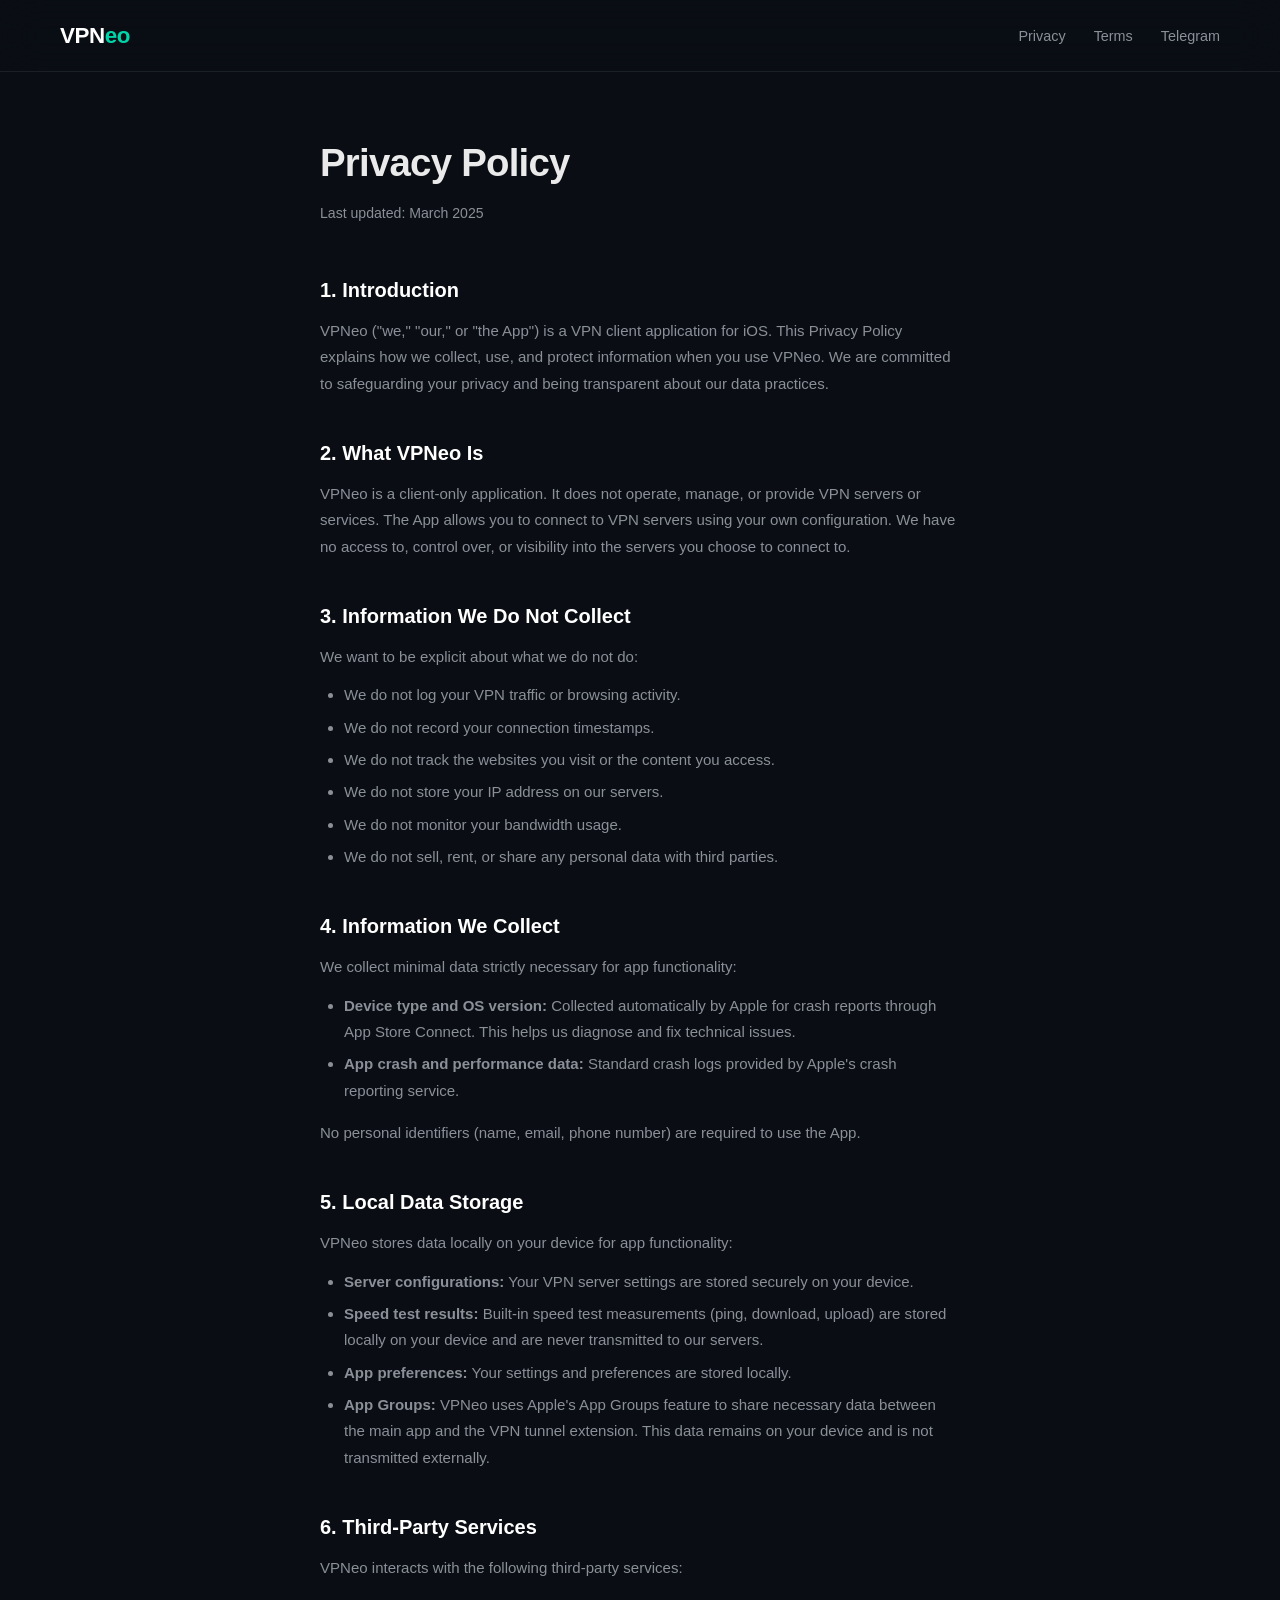
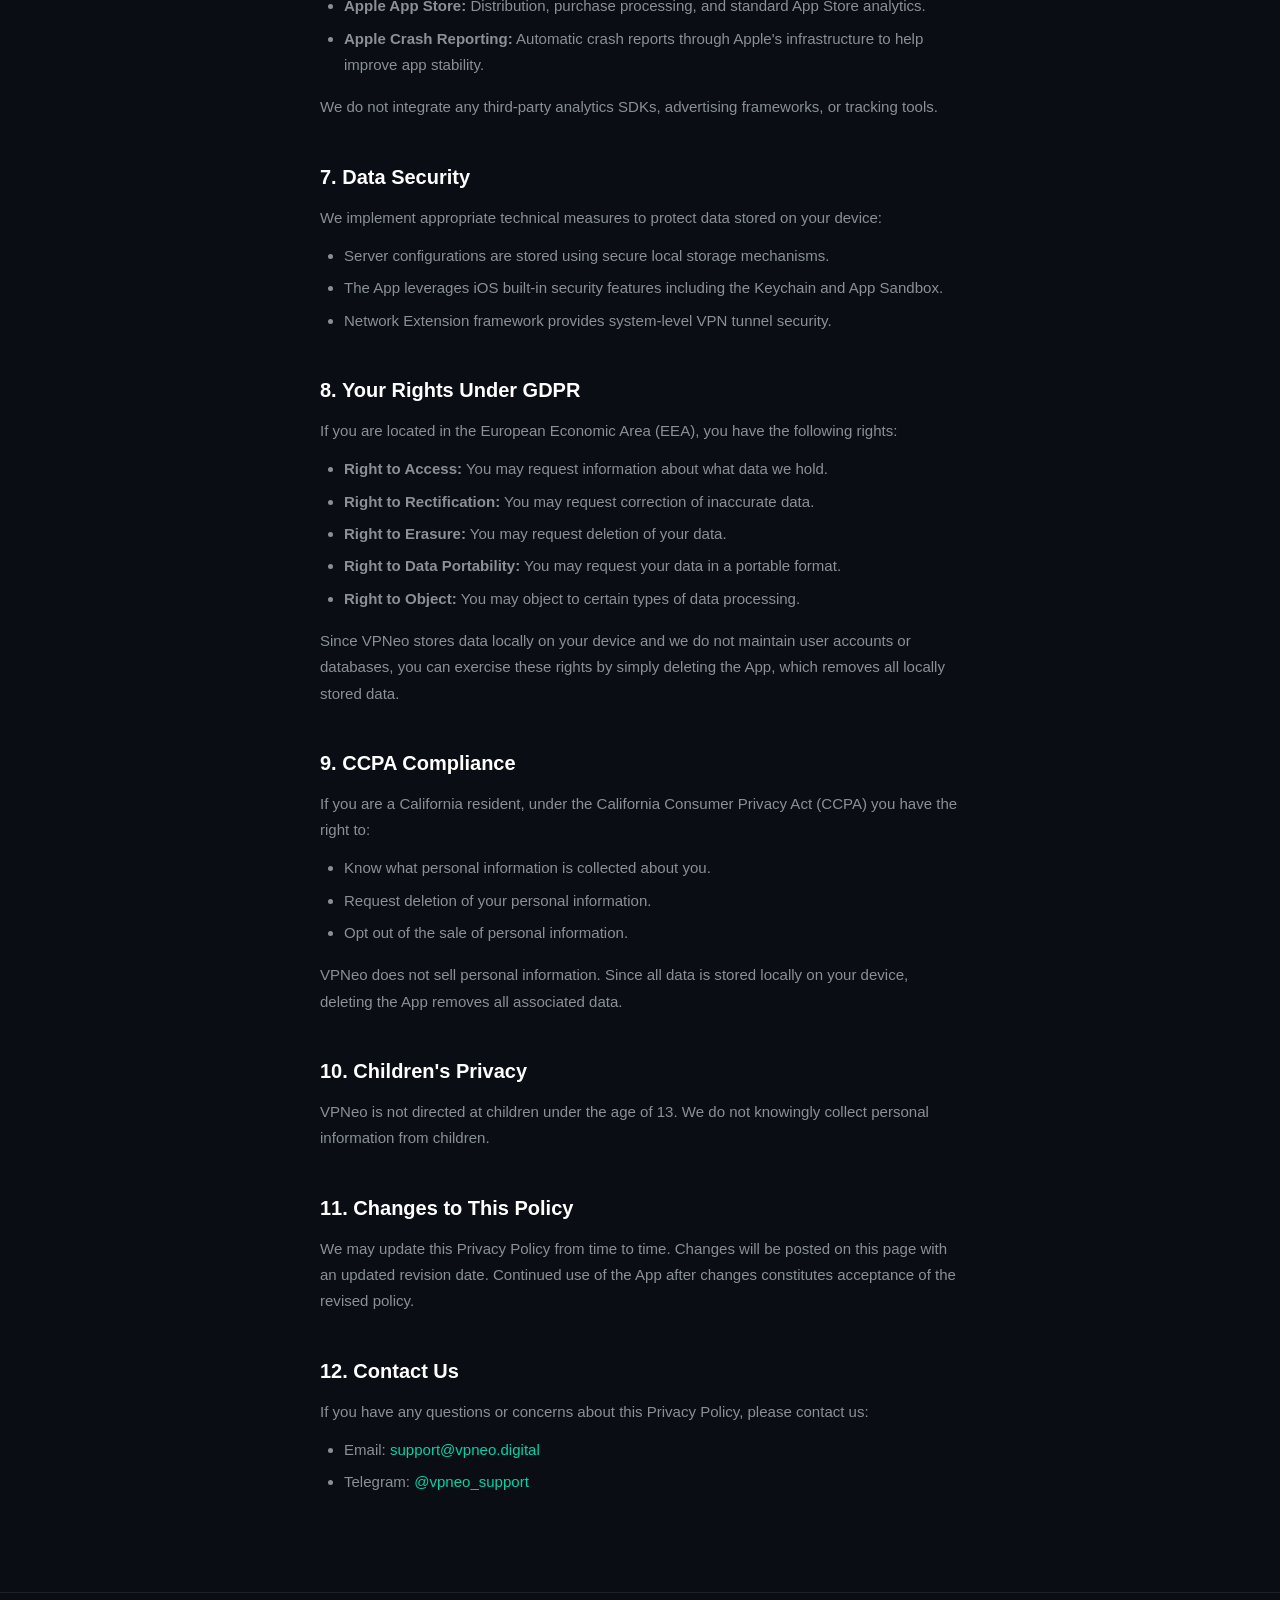
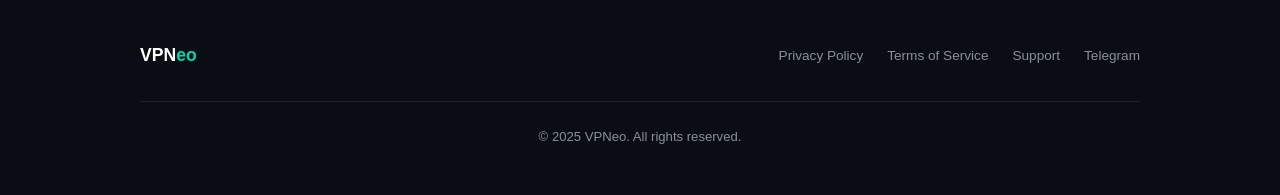
==== privacy.html @ 180879be "Initial commit" ====
<!DOCTYPE html>
<html lang="en">
<head>
  <meta charset="UTF-8">
  <meta name="viewport" content="width=device-width, initial-scale=1.0">
  <title>Privacy Policy — VPNeo</title>
  <meta name="description" content="VPNeo Privacy Policy. Learn how we handle your data and protect your privacy.">
  <meta property="og:title" content="Privacy Policy — VPNeo">
  <meta property="og:description" content="VPNeo Privacy Policy. Learn how we handle your data and protect your privacy.">
  <meta property="og:type" content="website">
  <link rel="icon" href="data:image/svg+xml,<svg xmlns='http://www.w3.org/2000/svg' viewBox='0 0 100 100'><text y='.9em' font-size='90'>🛡️</text></svg>">
  <link rel="stylesheet" href="styles.css">
</head>
<body>

  <!-- Navigation -->
  <nav class="nav">
    <a href="/" class="nav-logo">VPN<span>eo</span></a>
    <ul class="nav-links" id="navLinks">
      <li><a href="privacy.html">Privacy</a></li>
      <li><a href="terms.html">Terms</a></li>
      <li><a href="https://t.me/vpneo" target="_blank" rel="noopener">Telegram</a></li>
    </ul>
    <button class="nav-burger" id="navBurger" aria-label="Toggle menu">
      <span></span><span></span><span></span>
    </button>
  </nav>

  <!-- Content -->
  <section class="legal-page">
    <div class="container">
      <h1>Privacy Policy</h1>
      <p class="last-updated">Last updated: March 2025</p>

      <h2>1. Introduction</h2>
      <p>VPNeo ("we," "our," or "the App") is a VPN client application for iOS. This Privacy Policy explains how we collect, use, and protect information when you use VPNeo. We are committed to safeguarding your privacy and being transparent about our data practices.</p>

      <h2>2. What VPNeo Is</h2>
      <p>VPNeo is a client-only application. It does not operate, manage, or provide VPN servers or services. The App allows you to connect to VPN servers using your own configuration. We have no access to, control over, or visibility into the servers you choose to connect to.</p>

      <h2>3. Information We Do Not Collect</h2>
      <p>We want to be explicit about what we do not do:</p>
      <ul>
        <li>We do not log your VPN traffic or browsing activity.</li>
        <li>We do not record your connection timestamps.</li>
        <li>We do not track the websites you visit or the content you access.</li>
        <li>We do not store your IP address on our servers.</li>
        <li>We do not monitor your bandwidth usage.</li>
        <li>We do not sell, rent, or share any personal data with third parties.</li>
      </ul>

      <h2>4. Information We Collect</h2>
      <p>We collect minimal data strictly necessary for app functionality:</p>
      <ul>
        <li><strong>Device type and OS version:</strong> Collected automatically by Apple for crash reports through App Store Connect. This helps us diagnose and fix technical issues.</li>
        <li><strong>App crash and performance data:</strong> Standard crash logs provided by Apple's crash reporting service.</li>
      </ul>
      <p>No personal identifiers (name, email, phone number) are required to use the App.</p>

      <h2>5. Local Data Storage</h2>
      <p>VPNeo stores data locally on your device for app functionality:</p>
      <ul>
        <li><strong>Server configurations:</strong> Your VPN server settings are stored securely on your device.</li>
        <li><strong>Speed test results:</strong> Built-in speed test measurements (ping, download, upload) are stored locally on your device and are never transmitted to our servers.</li>
        <li><strong>App preferences:</strong> Your settings and preferences are stored locally.</li>
        <li><strong>App Groups:</strong> VPNeo uses Apple's App Groups feature to share necessary data between the main app and the VPN tunnel extension. This data remains on your device and is not transmitted externally.</li>
      </ul>

      <h2>6. Third-Party Services</h2>
      <p>VPNeo interacts with the following third-party services:</p>
      <ul>
        <li><strong>Apple App Store:</strong> Distribution, purchase processing, and standard App Store analytics.</li>
        <li><strong>Apple Crash Reporting:</strong> Automatic crash reports through Apple's infrastructure to help improve app stability.</li>
      </ul>
      <p>We do not integrate any third-party analytics SDKs, advertising frameworks, or tracking tools.</p>

      <h2>7. Data Security</h2>
      <p>We implement appropriate technical measures to protect data stored on your device:</p>
      <ul>
        <li>Server configurations are stored using secure local storage mechanisms.</li>
        <li>The App leverages iOS built-in security features including the Keychain and App Sandbox.</li>
        <li>Network Extension framework provides system-level VPN tunnel security.</li>
      </ul>

      <h2>8. Your Rights Under GDPR</h2>
      <p>If you are located in the European Economic Area (EEA), you have the following rights:</p>
      <ul>
        <li><strong>Right to Access:</strong> You may request information about what data we hold.</li>
        <li><strong>Right to Rectification:</strong> You may request correction of inaccurate data.</li>
        <li><strong>Right to Erasure:</strong> You may request deletion of your data.</li>
        <li><strong>Right to Data Portability:</strong> You may request your data in a portable format.</li>
        <li><strong>Right to Object:</strong> You may object to certain types of data processing.</li>
      </ul>
      <p>Since VPNeo stores data locally on your device and we do not maintain user accounts or databases, you can exercise these rights by simply deleting the App, which removes all locally stored data.</p>

      <h2>9. CCPA Compliance</h2>
      <p>If you are a California resident, under the California Consumer Privacy Act (CCPA) you have the right to:</p>
      <ul>
        <li>Know what personal information is collected about you.</li>
        <li>Request deletion of your personal information.</li>
        <li>Opt out of the sale of personal information.</li>
      </ul>
      <p>VPNeo does not sell personal information. Since all data is stored locally on your device, deleting the App removes all associated data.</p>

      <h2>10. Children's Privacy</h2>
      <p>VPNeo is not directed at children under the age of 13. We do not knowingly collect personal information from children.</p>

      <h2>11. Changes to This Policy</h2>
      <p>We may update this Privacy Policy from time to time. Changes will be posted on this page with an updated revision date. Continued use of the App after changes constitutes acceptance of the revised policy.</p>

      <h2>12. Contact Us</h2>
      <p>If you have any questions or concerns about this Privacy Policy, please contact us:</p>
      <ul>
        <li>Email: <a href="mailto:support@vpneo.digital">support@vpneo.digital</a></li>
        <li>Telegram: <a href="https://t.me/vpneo_support" target="_blank" rel="noopener">@vpneo_support</a></li>
      </ul>
    </div>
  </section>

  <!-- Footer -->
  <footer class="footer">
    <div class="container">
      <div class="footer-inner">
        <div class="footer-brand">VPN<span>eo</span></div>
        <ul class="footer-links">
          <li><a href="privacy.html">Privacy Policy</a></li>
          <li><a href="terms.html">Terms of Service</a></li>
          <li><a href="https://t.me/vpneo_support" target="_blank" rel="noopener">Support</a></li>
          <li><a href="https://t.me/vpneo" target="_blank" rel="noopener">Telegram</a></li>
        </ul>
      </div>
      <div class="footer-copy">
        &copy; 2025 VPNeo. All rights reserved.
      </div>
    </div>
  </footer>

  <script>
    const burger = document.getElementById('navBurger');
    const links = document.getElementById('navLinks');
    burger.addEventListener('click', () => {
      burger.classList.toggle('active');
      links.classList.toggle('open');
    });
  </script>

</body>
</html>
---- styles.css ----
/* ===== Reset & Base ===== */
*, *::before, *::after {
  margin: 0;
  padding: 0;
  box-sizing: border-box;
}

:root {
  --bg: #0A0E14;
  --bg-card: rgba(255, 255, 255, 0.05);
  --accent: #00D4AA;
  --accent-glow: rgba(0, 212, 170, 0.15);
  --secondary: #6C63FF;
  --secondary-glow: rgba(108, 99, 255, 0.15);
  --text: #EAEAEA;
  --text-muted: #8A8F98;
  --border: rgba(255, 255, 255, 0.08);
  --radius: 16px;
  --radius-sm: 10px;
  --nav-height: 72px;
}

html {
  scroll-behavior: smooth;
  -webkit-text-size-adjust: 100%;
}

body {
  font-family: -apple-system, BlinkMacSystemFont, 'SF Pro Display', 'Segoe UI', Roboto, Helvetica, Arial, sans-serif;
  background: var(--bg);
  color: var(--text);
  line-height: 1.6;
  overflow-x: hidden;
  -webkit-font-smoothing: antialiased;
  -moz-osx-font-smoothing: grayscale;
}

a {
  color: var(--accent);
  text-decoration: none;
  transition: color 0.2s;
}

a:hover {
  color: #33e0be;
}

img {
  max-width: 100%;
  display: block;
}

/* ===== Navigation ===== */
.nav {
  position: fixed;
  top: 0;
  left: 0;
  right: 0;
  z-index: 1000;
  height: var(--nav-height);
  display: flex;
  align-items: center;
  justify-content: space-between;
  padding: 0 clamp(20px, 5vw, 60px);
  background: rgba(10, 14, 20, 0.8);
  backdrop-filter: blur(20px);
  -webkit-backdrop-filter: blur(20px);
  border-bottom: 1px solid var(--border);
  transition: background 0.3s;
}

.nav-logo {
  font-size: 1.4rem;
  font-weight: 700;
  letter-spacing: -0.02em;
  color: #fff;
}

.nav-logo span {
  color: var(--accent);
}

.nav-links {
  display: flex;
  align-items: center;
  gap: 28px;
  list-style: none;
}

.nav-links a {
  color: var(--text-muted);
  font-size: 0.9rem;
  font-weight: 500;
  transition: color 0.2s;
}

.nav-links a:hover {
  color: #fff;
}

.nav-burger {
  display: none;
  flex-direction: column;
  gap: 5px;
  background: none;
  border: none;
  cursor: pointer;
  padding: 4px;
}

.nav-burger span {
  display: block;
  width: 22px;
  height: 2px;
  background: var(--text);
  border-radius: 2px;
  transition: transform 0.3s, opacity 0.3s;
}

/* ===== Layout ===== */
.container {
  max-width: 1120px;
  margin: 0 auto;
  padding: 0 clamp(20px, 5vw, 60px);
}

section {
  padding: 100px 0;
}

.section-label {
  display: inline-block;
  font-size: 0.8rem;
  font-weight: 600;
  text-transform: uppercase;
  letter-spacing: 0.12em;
  color: var(--accent);
  margin-bottom: 12px;
}

.section-title {
  font-size: clamp(1.8rem, 4vw, 2.6rem);
  font-weight: 700;
  letter-spacing: -0.02em;
  line-height: 1.2;
  margin-bottom: 20px;
}

.section-subtitle {
  font-size: 1.05rem;
  color: var(--text-muted);
  max-width: 560px;
  line-height: 1.7;
}

/* ===== Hero ===== */
.hero {
  position: relative;
  min-height: 100vh;
  display: flex;
  align-items: center;
  justify-content: center;
  text-align: center;
  padding-top: var(--nav-height);
  overflow: hidden;
}

.hero-bg {
  position: absolute;
  inset: 0;
  z-index: 0;
  background:
    radial-gradient(ellipse 60% 50% at 50% 0%, rgba(0, 212, 170, 0.08) 0%, transparent 70%),
    radial-gradient(ellipse 50% 40% at 30% 60%, rgba(108, 99, 255, 0.06) 0%, transparent 60%);
  animation: heroPulse 8s ease-in-out infinite alternate;
}

@keyframes heroPulse {
  0% {
    opacity: 0.7;
    transform: scale(1);
  }
  100% {
    opacity: 1;
    transform: scale(1.05);
  }
}

.hero-content {
  position: relative;
  z-index: 1;
  max-width: 680px;
  padding: 0 20px;
}

.hero-badge {
  display: inline-flex;
  align-items: center;
  gap: 8px;
  background: var(--bg-card);
  border: 1px solid var(--border);
  border-radius: 100px;
  padding: 6px 18px;
  font-size: 0.82rem;
  color: var(--text-muted);
  margin-bottom: 32px;
  backdrop-filter: blur(10px);
}

.hero-badge .dot {
  width: 6px;
  height: 6px;
  border-radius: 50%;
  background: var(--accent);
  box-shadow: 0 0 8px var(--accent);
}

.hero h1 {
  font-size: clamp(3rem, 8vw, 5rem);
  font-weight: 800;
  letter-spacing: -0.04em;
  line-height: 1.05;
  margin-bottom: 20px;
}

.hero h1 .accent {
  background: linear-gradient(135deg, var(--accent), var(--secondary));
  -webkit-background-clip: text;
  -webkit-text-fill-color: transparent;
  background-clip: text;
}

.hero-tagline {
  font-size: clamp(1.1rem, 2.5vw, 1.35rem);
  font-weight: 500;
  color: #ccc;
  margin-bottom: 12px;
}

.hero-sub {
  font-size: 1rem;
  color: var(--text-muted);
  margin-bottom: 40px;
  line-height: 1.7;
}

.hero-buttons {
  display: flex;
  align-items: center;
  justify-content: center;
  gap: 16px;
  flex-wrap: wrap;
}

/* ===== Buttons ===== */
.btn {
  display: inline-flex;
  align-items: center;
  gap: 10px;
  padding: 14px 28px;
  border-radius: 12px;
  font-size: 0.95rem;
  font-weight: 600;
  border: none;
  cursor: pointer;
  transition: transform 0.2s, box-shadow 0.2s, background 0.2s;
}

.btn:hover {
  transform: translateY(-2px);
}

.btn:active {
  transform: translateY(0);
}

.btn-primary {
  background: #fff;
  color: #000;
  box-shadow: 0 4px 24px rgba(255, 255, 255, 0.1);
}

.btn-primary:hover {
  background: #f0f0f0;
  color: #000;
  box-shadow: 0 6px 32px rgba(255, 255, 255, 0.15);
}

.btn-primary svg {
  width: 20px;
  height: 20px;
}

.btn-secondary {
  background: var(--bg-card);
  color: #fff;
  border: 1px solid var(--border);
  backdrop-filter: blur(10px);
}

.btn-secondary:hover {
  background: rgba(255, 255, 255, 0.1);
  color: #fff;
  box-shadow: 0 4px 20px rgba(0, 0, 0, 0.3);
}

/* ===== Features ===== */
.features {
  background: linear-gradient(180deg, transparent, rgba(0, 212, 170, 0.02), transparent);
}

.features-header {
  text-align: center;
  margin-bottom: 60px;
}

.features-header .section-subtitle {
  margin: 0 auto;
}

.features-grid {
  display: grid;
  grid-template-columns: repeat(2, 1fr);
  gap: 20px;
}

.feature-card {
  background: var(--bg-card);
  border: 1px solid var(--border);
  border-radius: var(--radius);
  padding: 36px 32px;
  backdrop-filter: blur(10px);
  transition: transform 0.3s, border-color 0.3s, box-shadow 0.3s;
}

.feature-card:hover {
  transform: translateY(-4px);
  border-color: rgba(0, 212, 170, 0.2);
  box-shadow: 0 12px 40px rgba(0, 0, 0, 0.3);
}

.feature-icon {
  width: 48px;
  height: 48px;
  border-radius: 12px;
  display: flex;
  align-items: center;
  justify-content: center;
  margin-bottom: 20px;
  font-size: 1.3rem;
}

.feature-icon.icon-xray {
  background: var(--accent-glow);
  color: var(--accent);
}

.feature-icon.icon-balance {
  background: var(--secondary-glow);
  color: var(--secondary);
}

.feature-icon.icon-speed {
  background: rgba(255, 184, 0, 0.12);
  color: #FFB800;
}

.feature-icon.icon-dns {
  background: rgba(255, 92, 92, 0.12);
  color: #FF5C5C;
}

.feature-card h3 {
  font-size: 1.15rem;
  font-weight: 600;
  margin-bottom: 10px;
  letter-spacing: -0.01em;
}

.feature-card p {
  font-size: 0.92rem;
  color: var(--text-muted);
  line-height: 1.65;
}

/* ===== How It Works ===== */
.how-it-works {
  text-align: center;
}

.how-header {
  margin-bottom: 60px;
}

.how-header .section-subtitle {
  margin: 0 auto;
}

.steps {
  display: grid;
  grid-template-columns: repeat(3, 1fr);
  gap: 32px;
  position: relative;
}

.steps::before {
  content: '';
  position: absolute;
  top: 40px;
  left: 20%;
  right: 20%;
  height: 1px;
  background: linear-gradient(90deg, transparent, var(--border), var(--border), transparent);
}

.step {
  position: relative;
}

.step-number {
  width: 56px;
  height: 56px;
  border-radius: 50%;
  display: flex;
  align-items: center;
  justify-content: center;
  font-size: 1.1rem;
  font-weight: 700;
  margin: 0 auto 24px;
  position: relative;
  z-index: 1;
}

.step:nth-child(1) .step-number {
  background: var(--accent-glow);
  color: var(--accent);
  border: 1px solid rgba(0, 212, 170, 0.2);
}

.step:nth-child(2) .step-number {
  background: var(--secondary-glow);
  color: var(--secondary);
  border: 1px solid rgba(108, 99, 255, 0.2);
}

.step:nth-child(3) .step-number {
  background: rgba(255, 184, 0, 0.12);
  color: #FFB800;
  border: 1px solid rgba(255, 184, 0, 0.2);
}

.step h3 {
  font-size: 1.1rem;
  font-weight: 600;
  margin-bottom: 8px;
}

.step p {
  font-size: 0.9rem;
  color: var(--text-muted);
  line-height: 1.6;
  max-width: 260px;
  margin: 0 auto;
}

/* ===== Disclaimer ===== */
.disclaimer {
  padding: 60px 0;
}

.disclaimer-box {
  background: var(--bg-card);
  border: 1px solid var(--border);
  border-radius: var(--radius);
  padding: 32px 40px;
  text-align: center;
  backdrop-filter: blur(10px);
}

.disclaimer-box h3 {
  font-size: 1rem;
  font-weight: 600;
  margin-bottom: 10px;
  color: var(--text-muted);
  text-transform: uppercase;
  letter-spacing: 0.08em;
}

.disclaimer-box p {
  font-size: 0.92rem;
  color: var(--text-muted);
  line-height: 1.7;
  max-width: 640px;
  margin: 0 auto;
}

/* ===== Footer ===== */
.footer {
  border-top: 1px solid var(--border);
  padding: 48px 0;
}

.footer-inner {
  display: flex;
  align-items: center;
  justify-content: space-between;
  flex-wrap: wrap;
  gap: 20px;
}

.footer-brand {
  font-size: 1.1rem;
  font-weight: 700;
  color: #fff;
}

.footer-brand span {
  color: var(--accent);
}

.footer-links {
  display: flex;
  align-items: center;
  gap: 24px;
  list-style: none;
}

.footer-links a {
  color: var(--text-muted);
  font-size: 0.85rem;
  transition: color 0.2s;
}

.footer-links a:hover {
  color: #fff;
}

.footer-copy {
  width: 100%;
  text-align: center;
  margin-top: 32px;
  padding-top: 24px;
  border-top: 1px solid var(--border);
  font-size: 0.82rem;
  color: var(--text-muted);
}

/* ===== Legal Pages ===== */
.legal-page {
  padding-top: calc(var(--nav-height) + 60px);
  padding-bottom: 80px;
  min-height: 100vh;
}

.legal-page .container {
  max-width: 760px;
}

.legal-page h1 {
  font-size: clamp(1.8rem, 4vw, 2.4rem);
  font-weight: 700;
  margin-bottom: 8px;
  letter-spacing: -0.02em;
}

.legal-page .last-updated {
  color: var(--text-muted);
  font-size: 0.88rem;
  margin-bottom: 48px;
}

.legal-page h2 {
  font-size: 1.25rem;
  font-weight: 600;
  margin-top: 40px;
  margin-bottom: 12px;
  color: #fff;
}

.legal-page p,
.legal-page li {
  font-size: 0.94rem;
  color: var(--text-muted);
  line-height: 1.75;
  margin-bottom: 12px;
}

.legal-page ul {
  padding-left: 24px;
  margin-bottom: 16px;
}

.legal-page li {
  margin-bottom: 6px;
}

.legal-page a {
  color: var(--accent);
}

/* ===== Animations ===== */
.fade-in {
  opacity: 0;
  transform: translateY(24px);
  transition: opacity 0.7s ease, transform 0.7s ease;
}

.fade-in.visible {
  opacity: 1;
  transform: translateY(0);
}

.fade-in-delay-1 { transition-delay: 0.1s; }
.fade-in-delay-2 { transition-delay: 0.2s; }
.fade-in-delay-3 { transition-delay: 0.3s; }
.fade-in-delay-4 { transition-delay: 0.4s; }

/* ===== Responsive ===== */
@media (max-width: 768px) {
  .nav-links {
    position: fixed;
    top: var(--nav-height);
    left: 0;
    right: 0;
    background: rgba(10, 14, 20, 0.95);
    backdrop-filter: blur(20px);
    -webkit-backdrop-filter: blur(20px);
    flex-direction: column;
    padding: 24px;
    gap: 20px;
    border-bottom: 1px solid var(--border);
    transform: translateY(-100%);
    opacity: 0;
    pointer-events: none;
    transition: transform 0.3s, opacity 0.3s;
  }

  .nav-links.open {
    transform: translateY(0);
    opacity: 1;
    pointer-events: all;
  }

  .nav-burger {
    display: flex;
  }

  .nav-burger.active span:nth-child(1) {
    transform: rotate(45deg) translate(5px, 5px);
  }

  .nav-burger.active span:nth-child(2) {
    opacity: 0;
  }

  .nav-burger.active span:nth-child(3) {
    transform: rotate(-45deg) translate(5px, -5px);
  }

  .features-grid {
    grid-template-columns: 1fr;
  }

  .steps {
    grid-template-columns: 1fr;
    gap: 40px;
  }

  .steps::before {
    display: none;
  }

  .hero h1 {
    font-size: clamp(2.4rem, 10vw, 3.5rem);
  }

  .hero-buttons {
    flex-direction: column;
  }

  .hero-buttons .btn {
    width: 100%;
    justify-content: center;
  }

  .footer-inner {
    flex-direction: column;
    text-align: center;
  }

  .footer-links {
    flex-wrap: wrap;
    justify-content: center;
  }

  .disclaimer-box {
    padding: 24px 20px;
  }

  section {
    padding: 70px 0;
  }
}

@media (max-width: 480px) {
  .feature-card {
    padding: 28px 22px;
  }
}
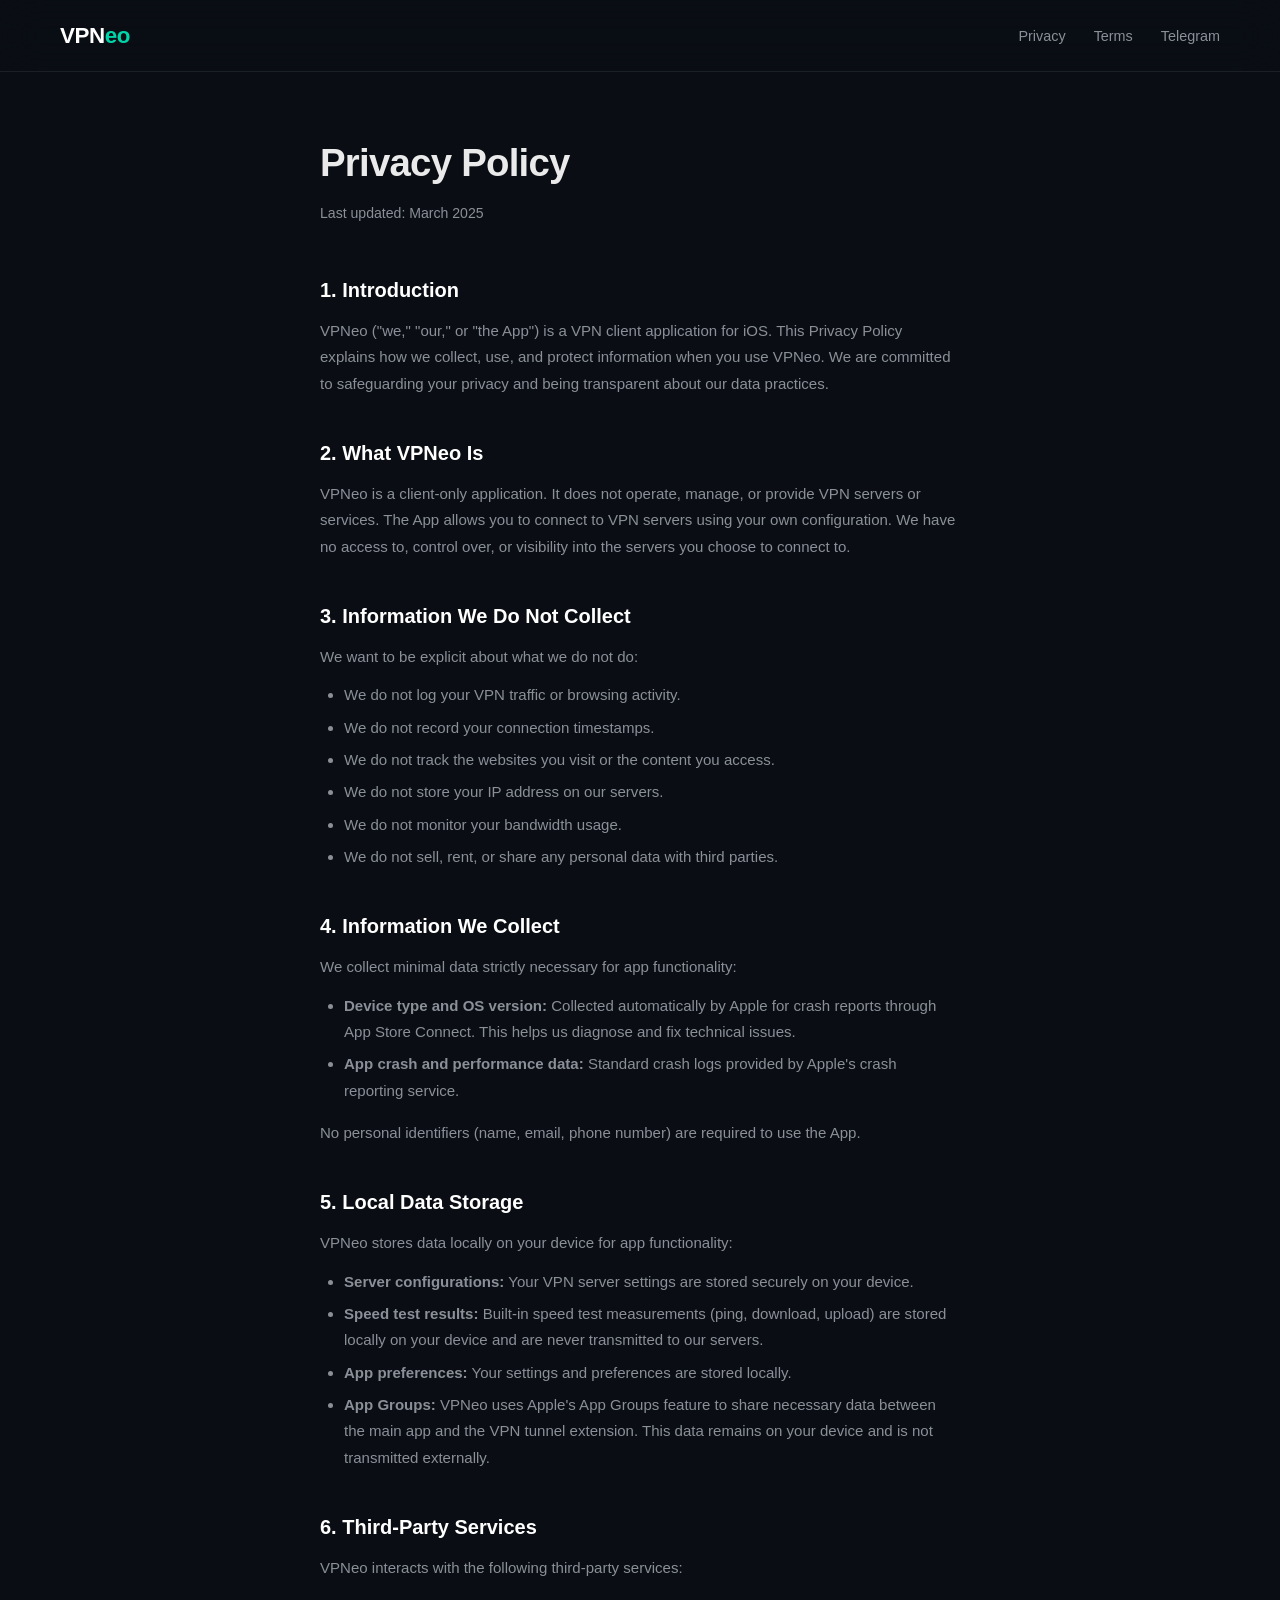
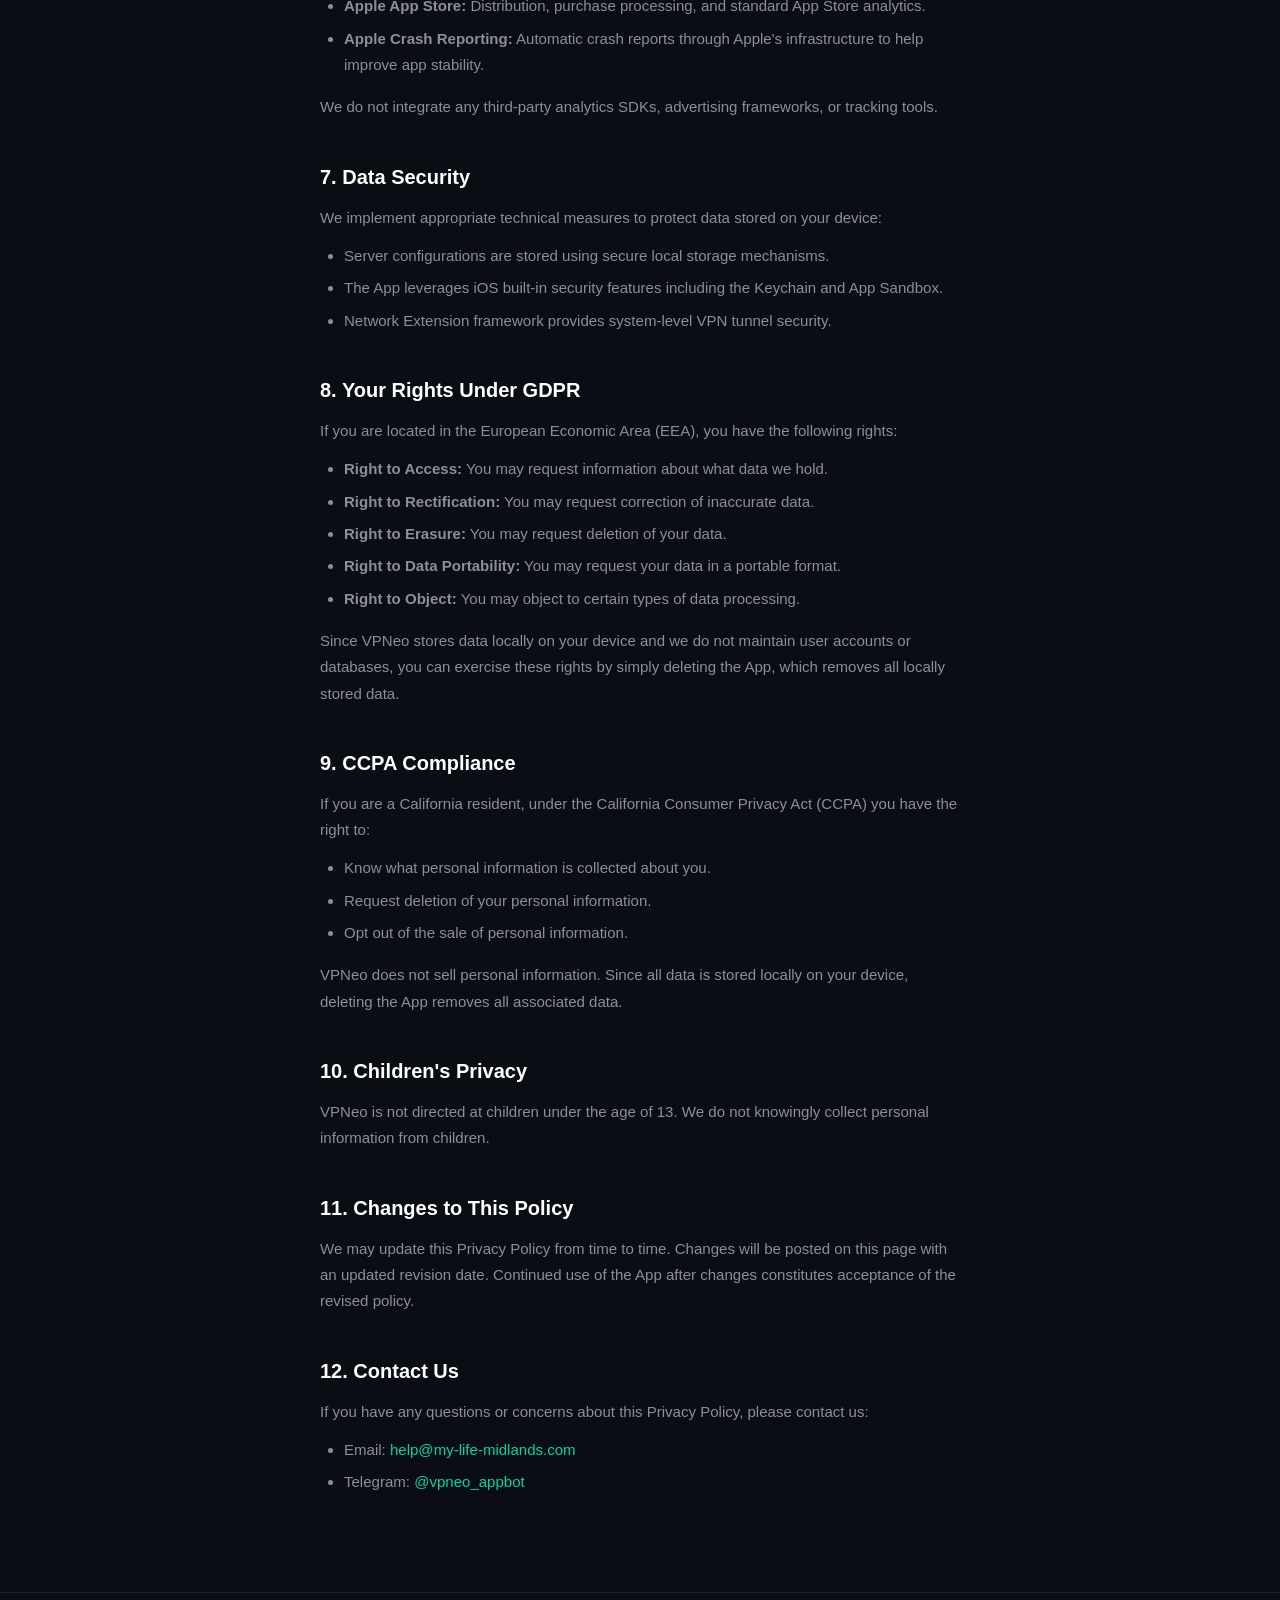
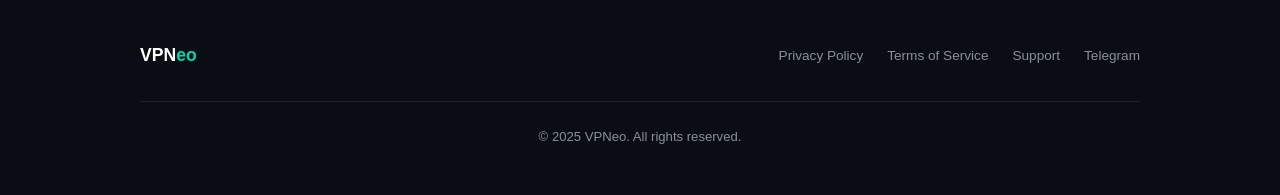
==== commit 1c975680: "Update contact info: email and Telegram support link" ====
--- a/privacy.html
+++ b/privacy.html
@@ -19,7 +19,7 @@
     <ul class="nav-links" id="navLinks">
       <li><a href="privacy.html">Privacy</a></li>
       <li><a href="terms.html">Terms</a></li>
-      <li><a href="https://t.me/vpneo" target="_blank" rel="noopener">Telegram</a></li>
+      <li><a href="https://t.me/vpneo_appbot" target="_blank" rel="noopener">Telegram</a></li>
     </ul>
     <button class="nav-burger" id="navBurger" aria-label="Toggle menu">
       <span></span><span></span><span></span>
@@ -111,8 +111,8 @@
       <h2>12. Contact Us</h2>
       <p>If you have any questions or concerns about this Privacy Policy, please contact us:</p>
       <ul>
-        <li>Email: <a href="mailto:support@vpneo.digital">support@vpneo.digital</a></li>
-        <li>Telegram: <a href="https://t.me/vpneo_support" target="_blank" rel="noopener">@vpneo_support</a></li>
+        <li>Email: <a href="mailto:help@my-life-midlands.com">help@my-life-midlands.com</a></li>
+        <li>Telegram: <a href="https://t.me/vpneo_appbot" target="_blank" rel="noopener">@vpneo_appbot</a></li>
       </ul>
     </div>
   </section>
@@ -125,8 +125,8 @@
         <ul class="footer-links">
           <li><a href="privacy.html">Privacy Policy</a></li>
           <li><a href="terms.html">Terms of Service</a></li>
-          <li><a href="https://t.me/vpneo_support" target="_blank" rel="noopener">Support</a></li>
-          <li><a href="https://t.me/vpneo" target="_blank" rel="noopener">Telegram</a></li>
+          <li><a href="https://t.me/vpneo_appbot" target="_blank" rel="noopener">Support</a></li>
+          <li><a href="https://t.me/vpneo_appbot" target="_blank" rel="noopener">Telegram</a></li>
         </ul>
       </div>
       <div class="footer-copy">
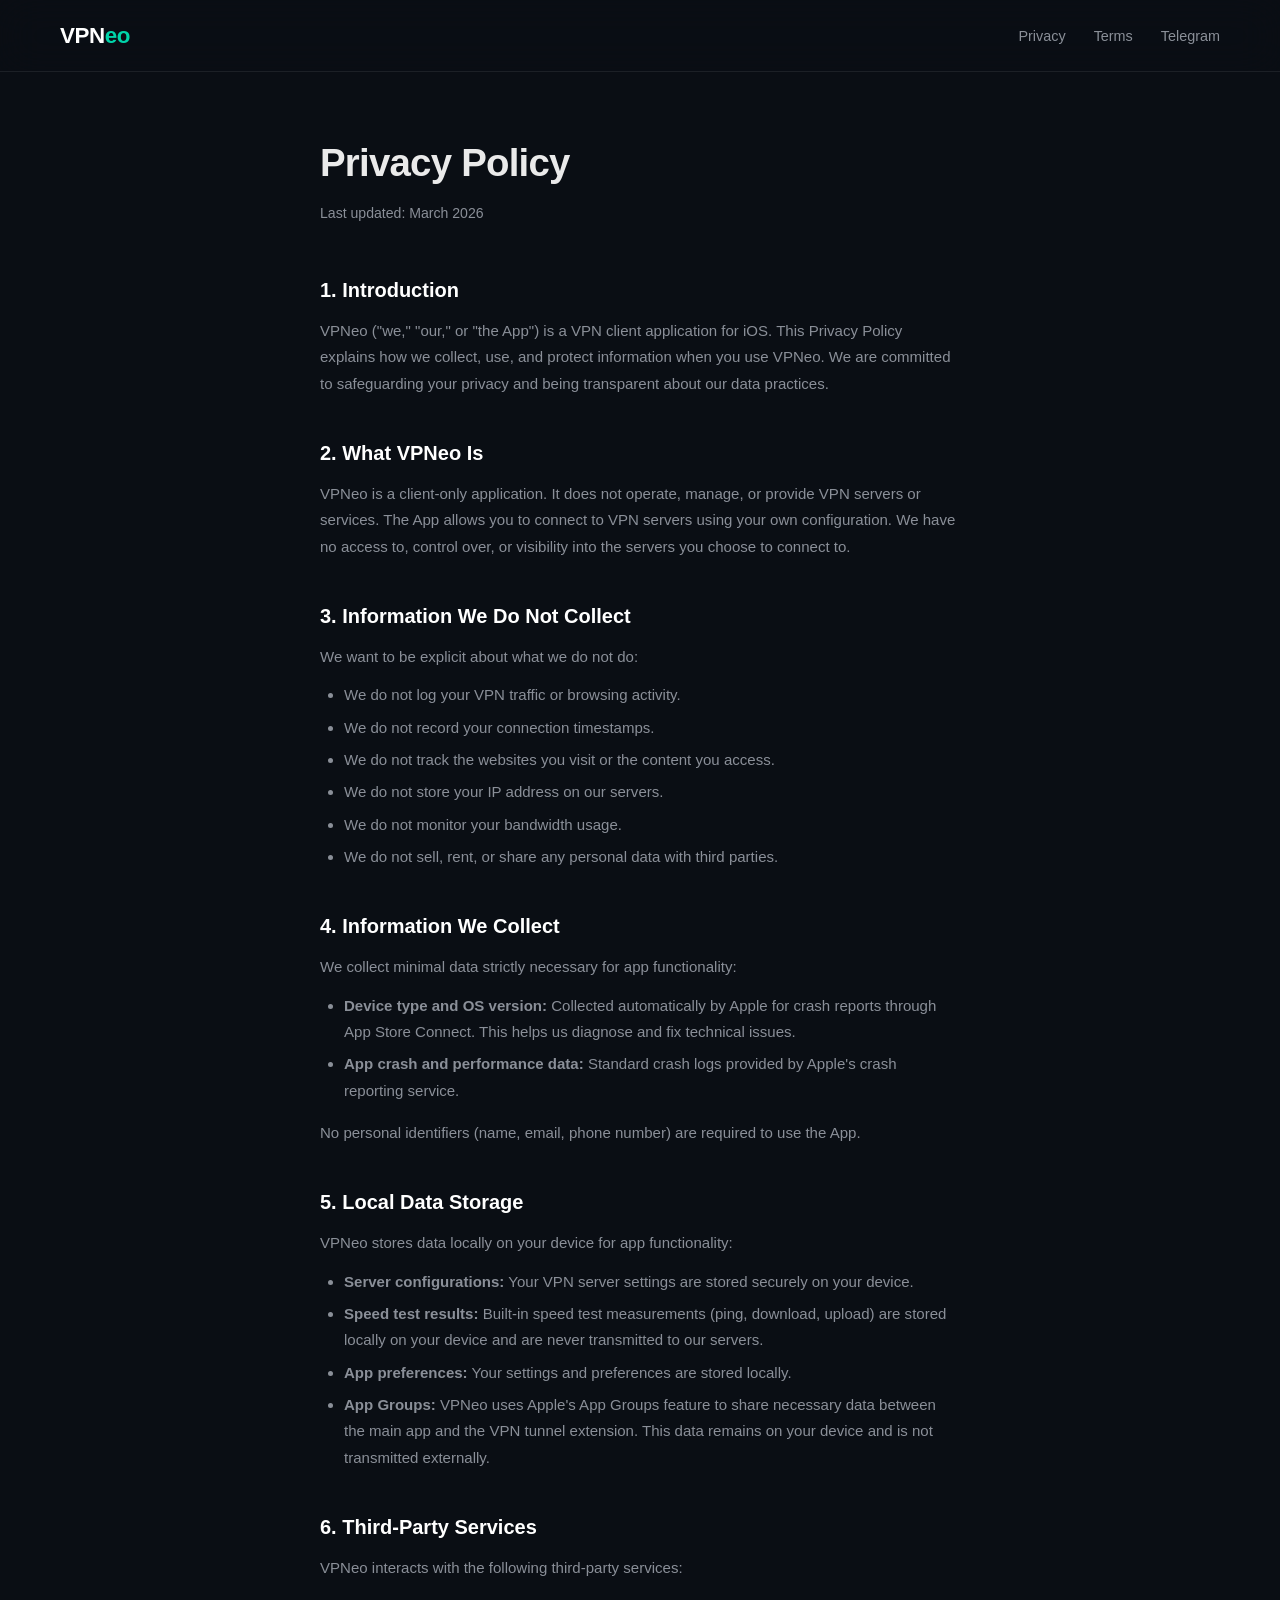
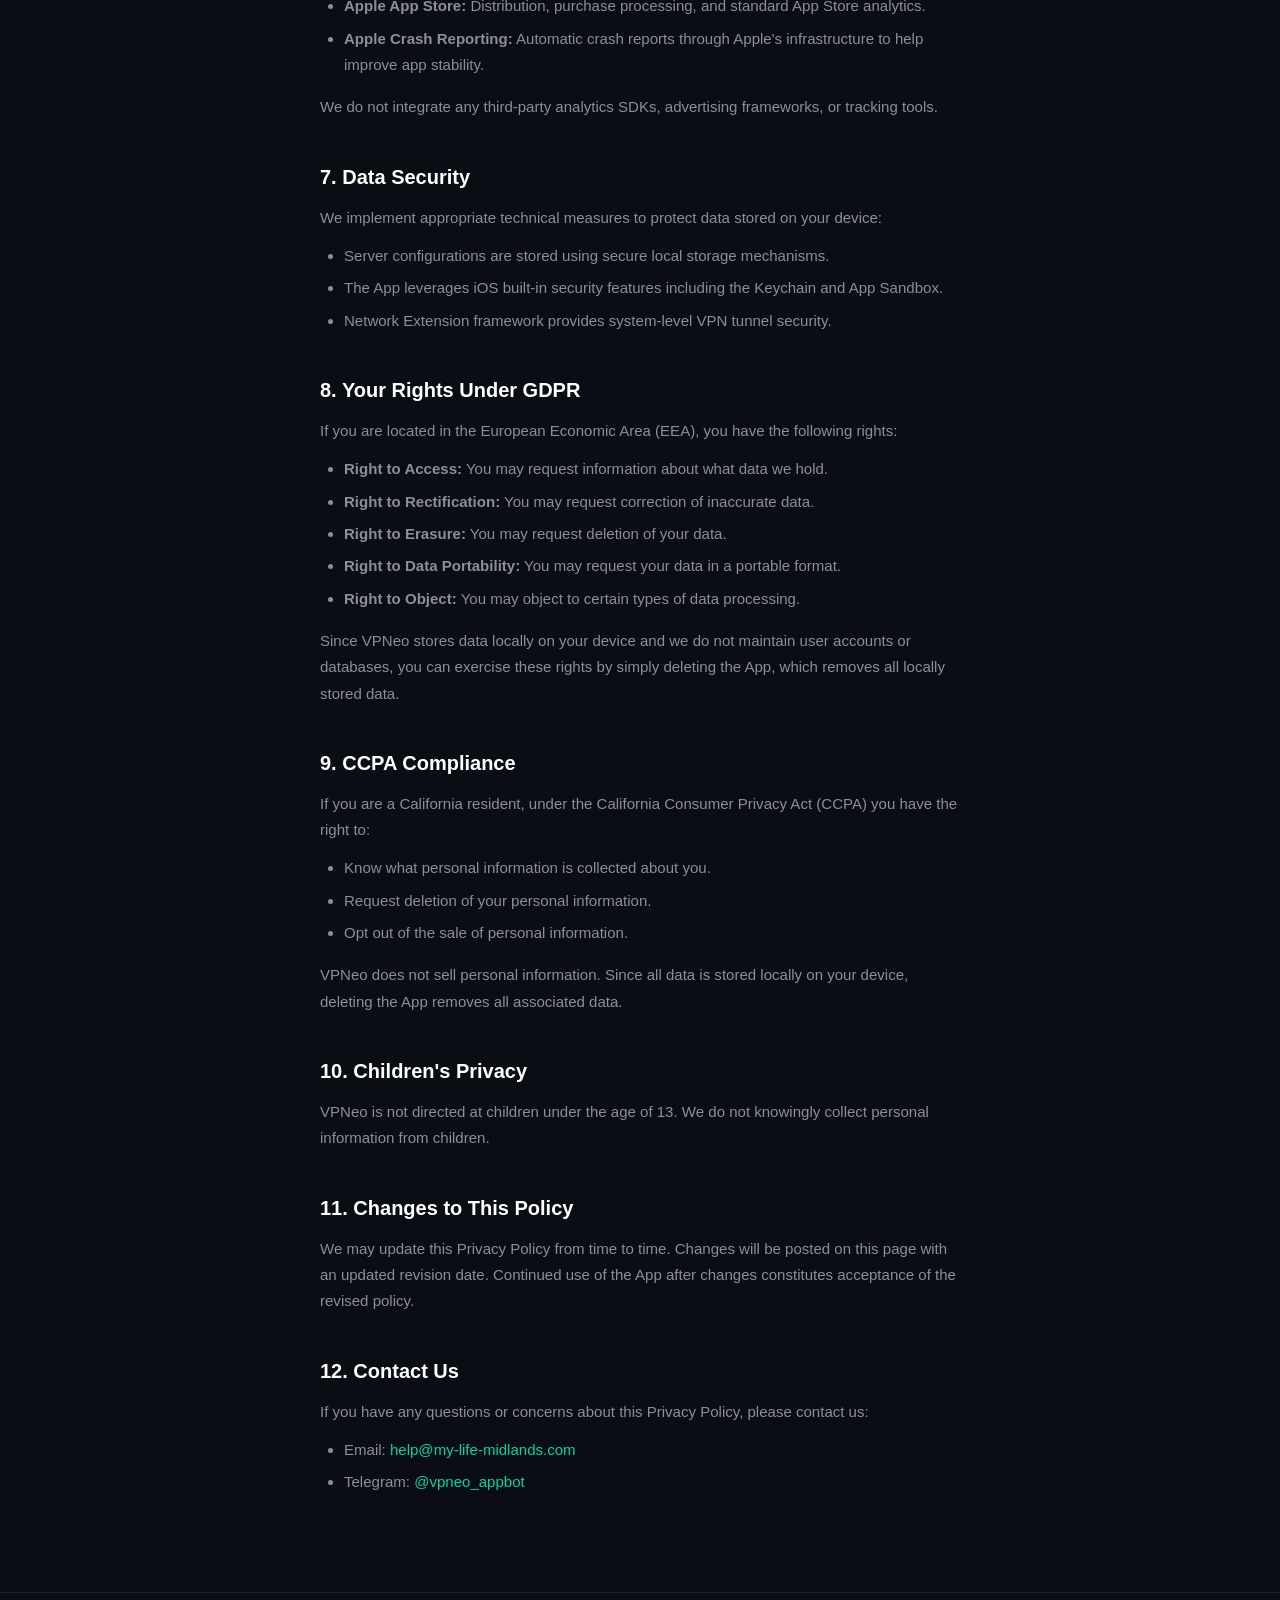
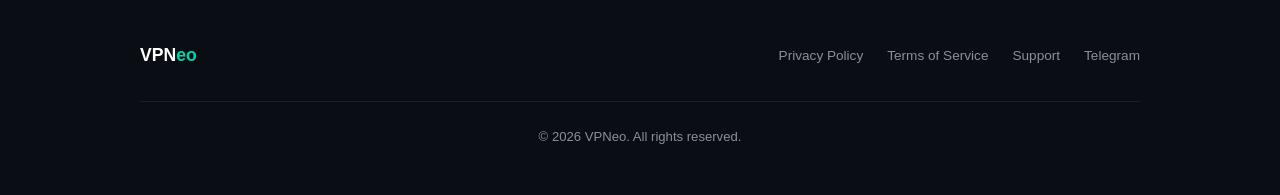
==== commit 21d60397: "Update year to 2026" ====
--- a/privacy.html
+++ b/privacy.html
@@ -30,7 +30,7 @@
   <section class="legal-page">
     <div class="container">
       <h1>Privacy Policy</h1>
-      <p class="last-updated">Last updated: March 2025</p>
+      <p class="last-updated">Last updated: March 2026</p>
 
       <h2>1. Introduction</h2>
       <p>VPNeo ("we," "our," or "the App") is a VPN client application for iOS. This Privacy Policy explains how we collect, use, and protect information when you use VPNeo. We are committed to safeguarding your privacy and being transparent about our data practices.</p>
@@ -130,7 +130,7 @@
         </ul>
       </div>
       <div class="footer-copy">
-        &copy; 2025 VPNeo. All rights reserved.
+        &copy; 2026 VPNeo. All rights reserved.
       </div>
     </div>
   </footer>
